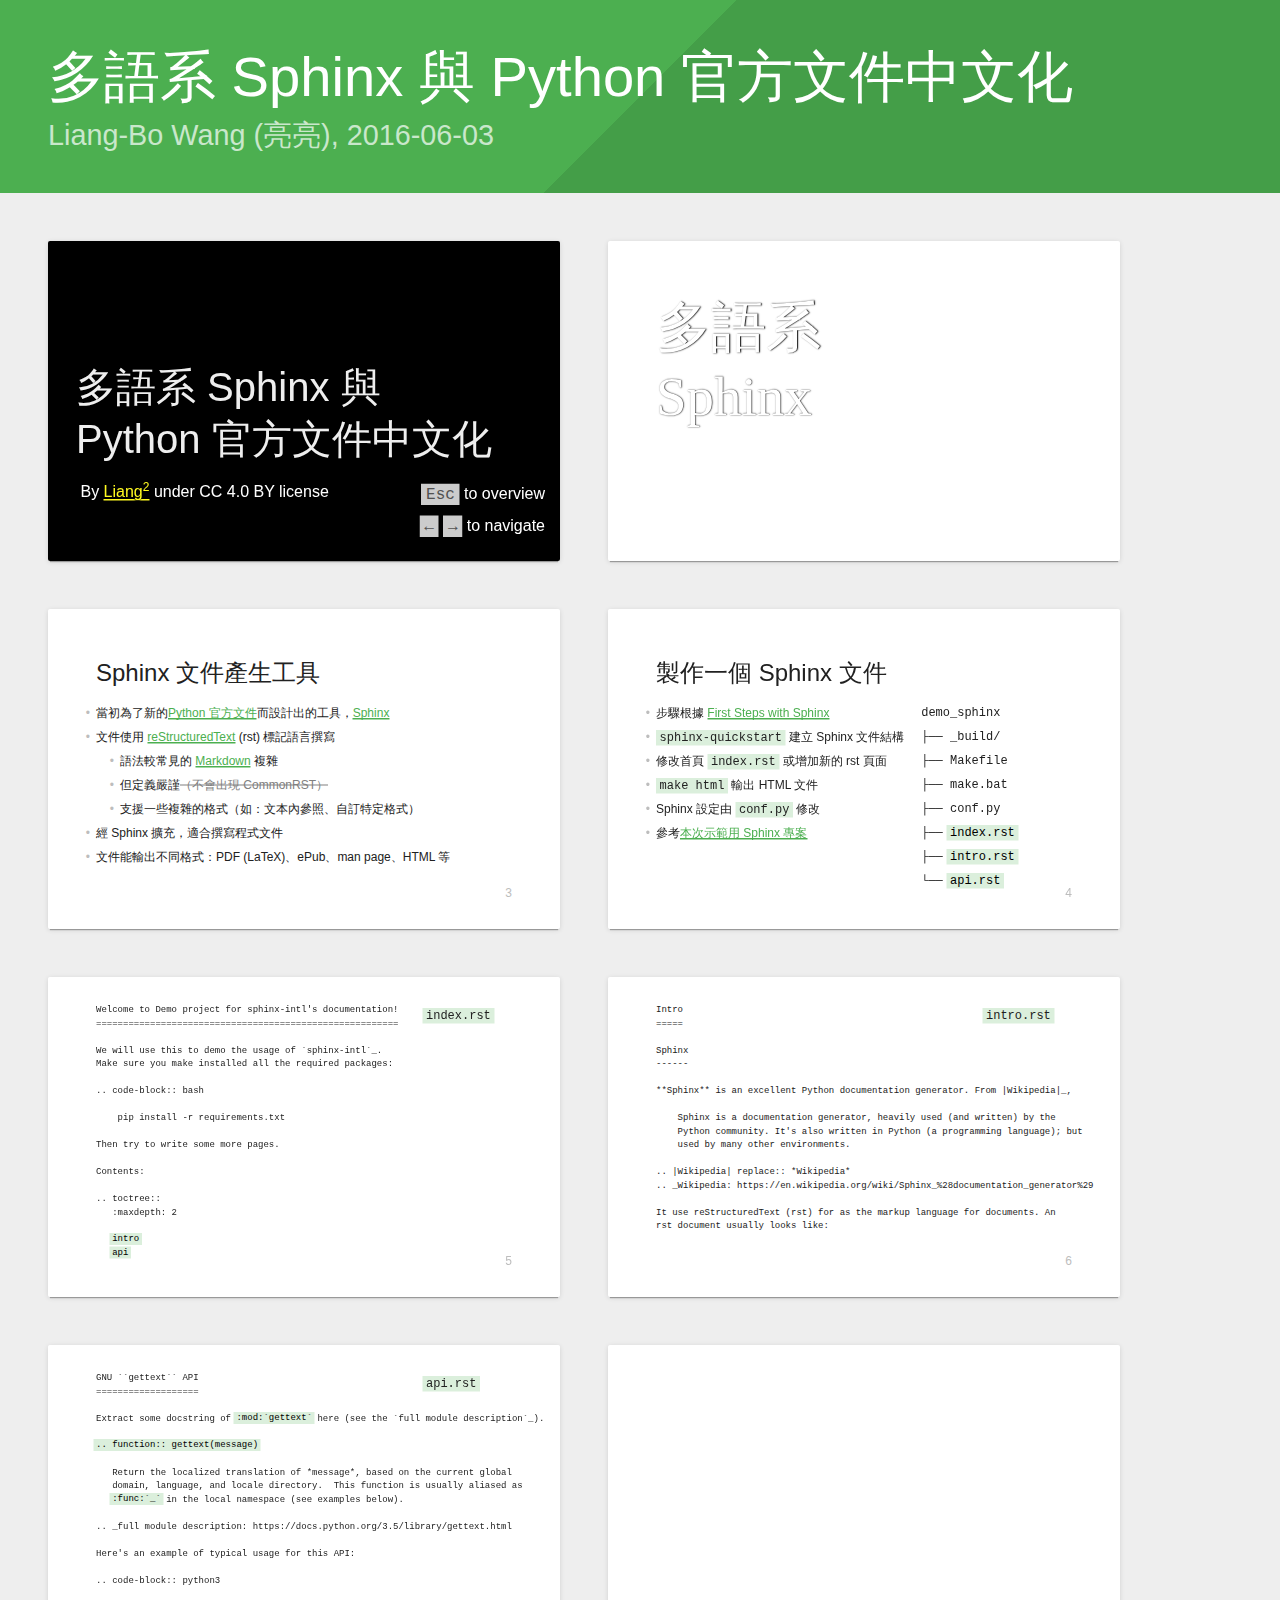
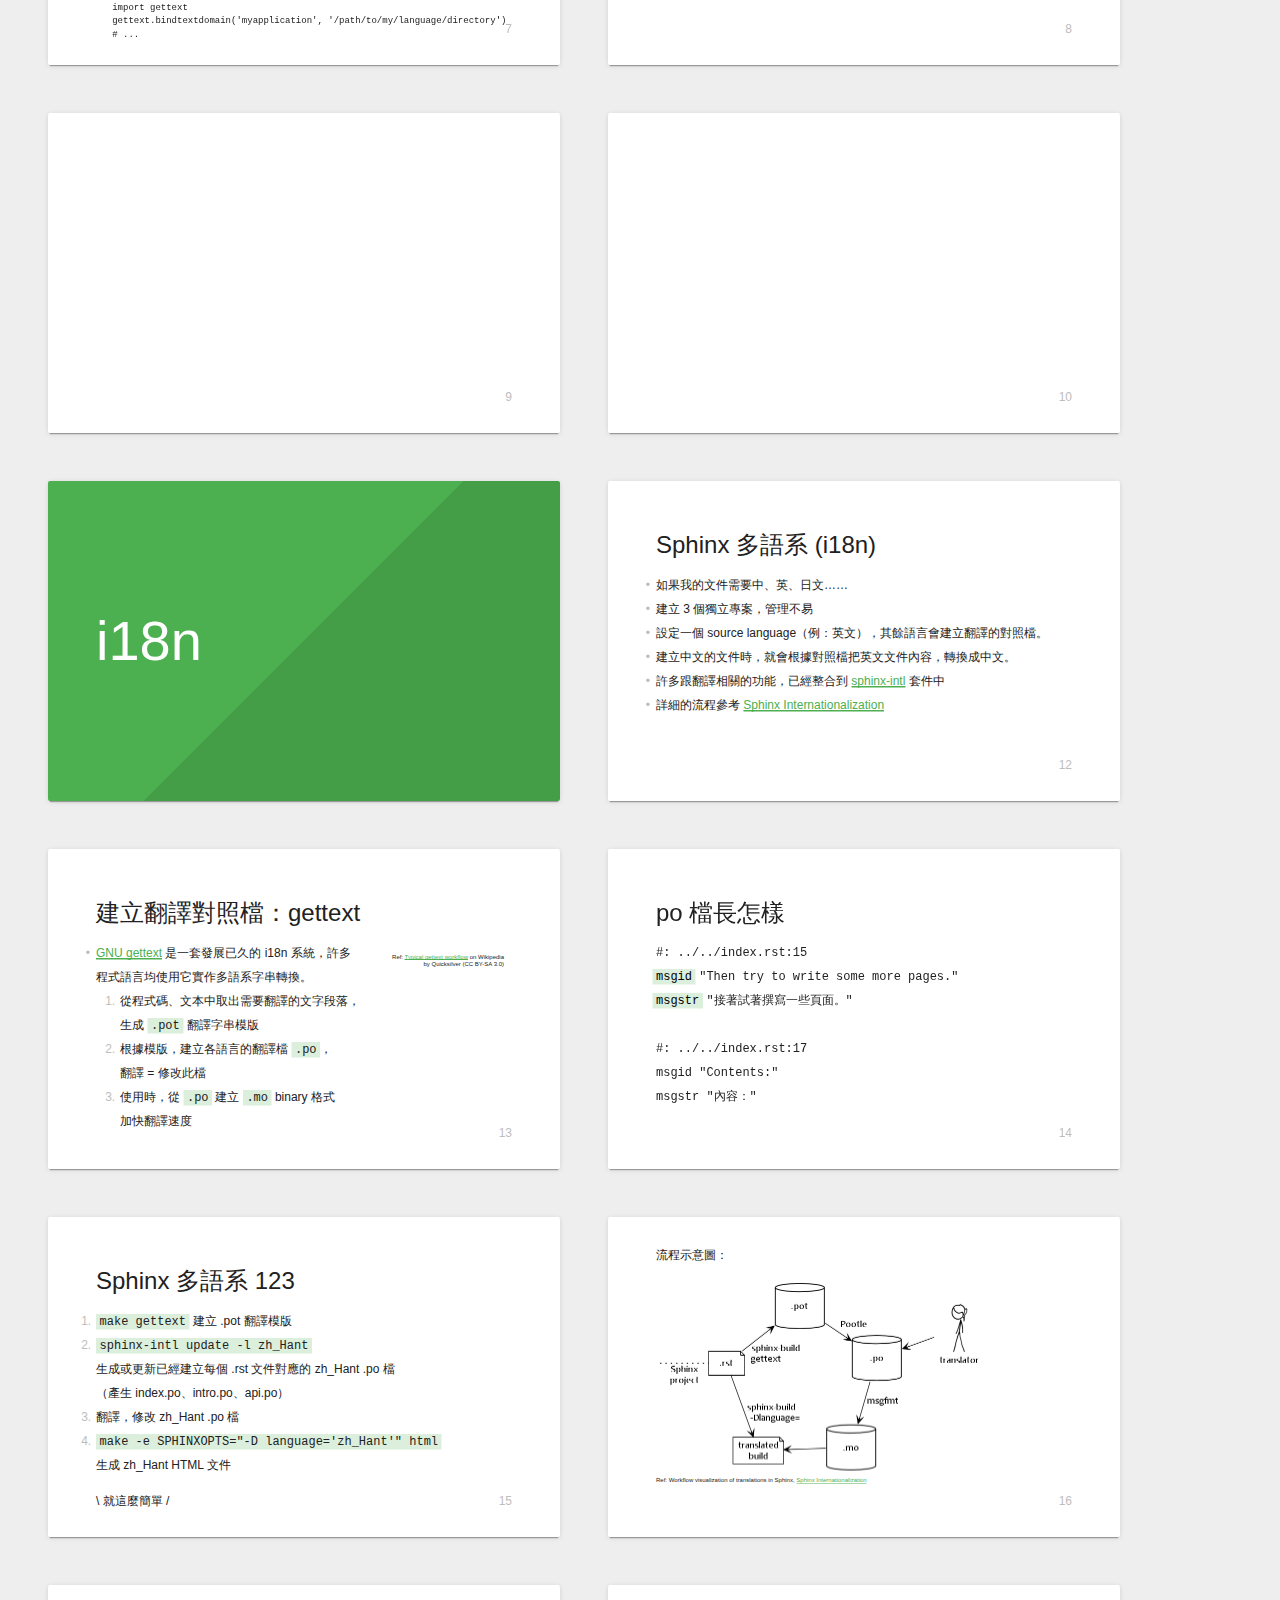
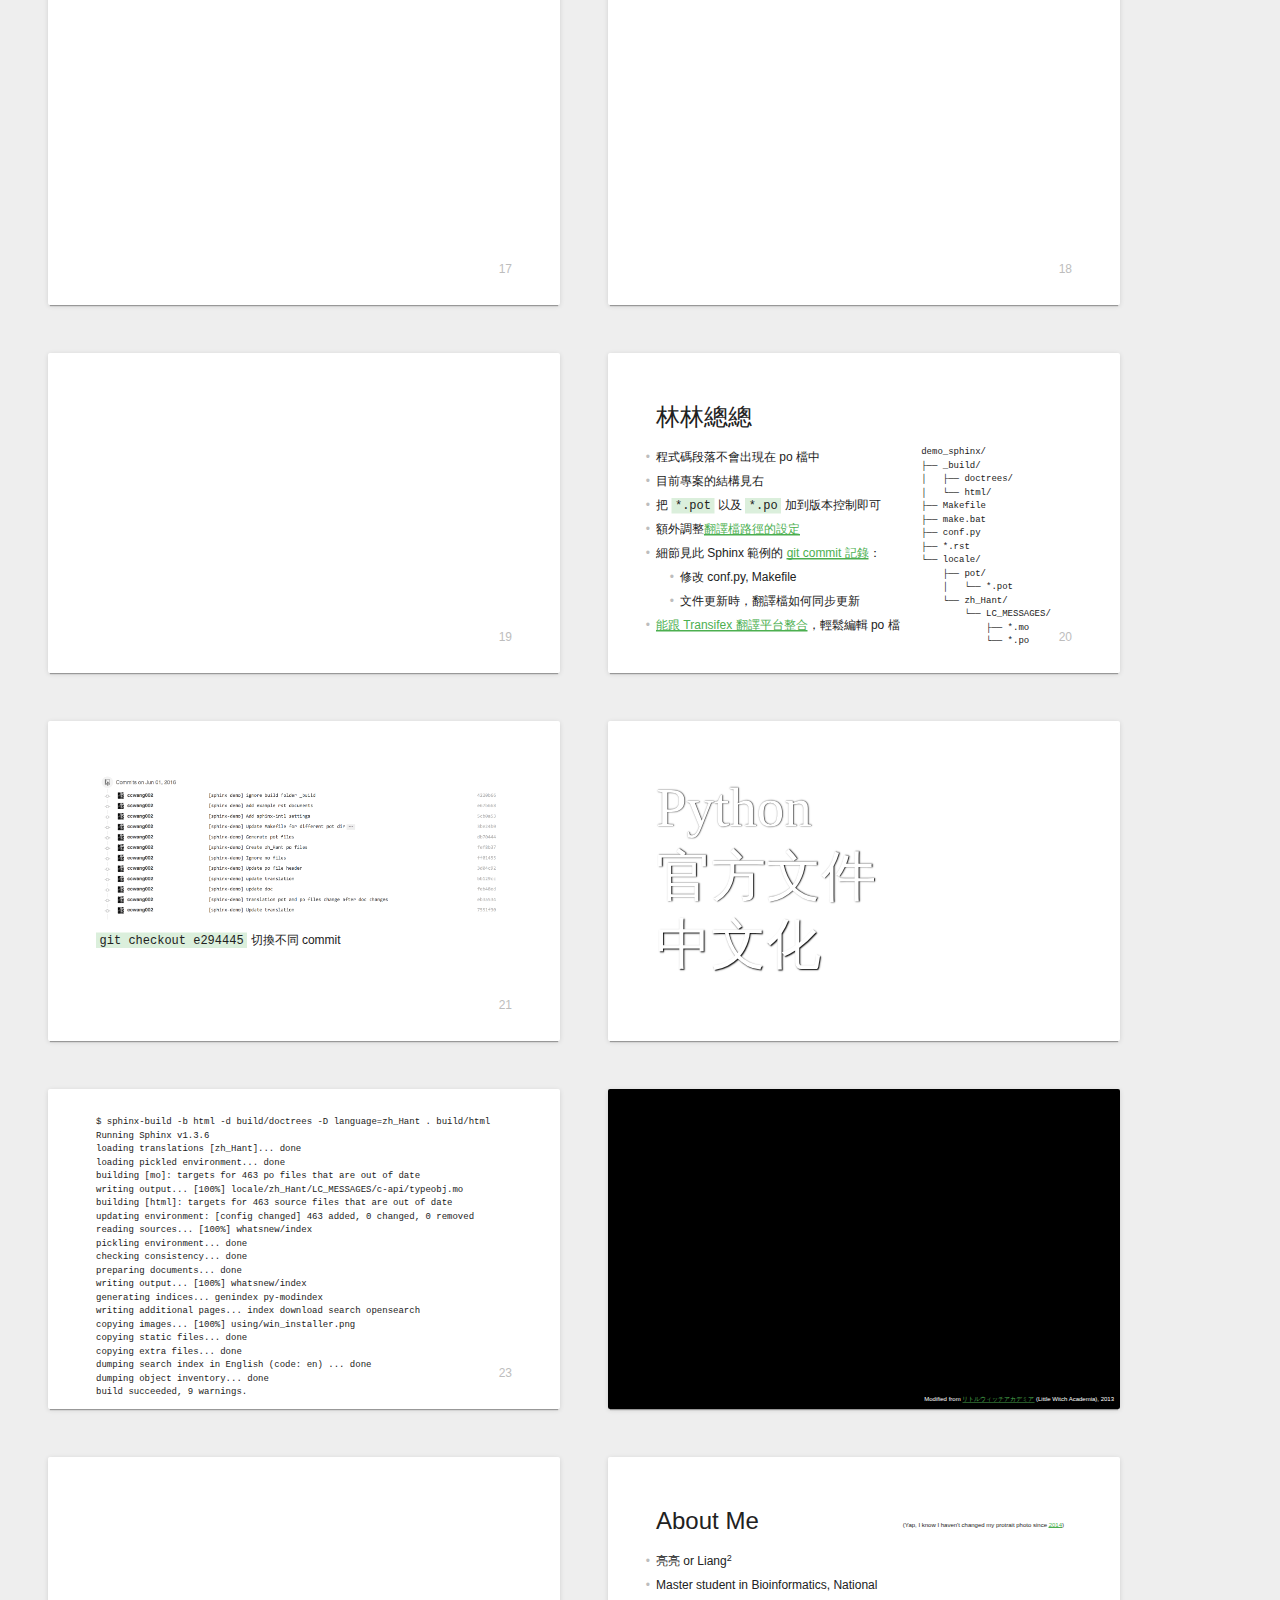
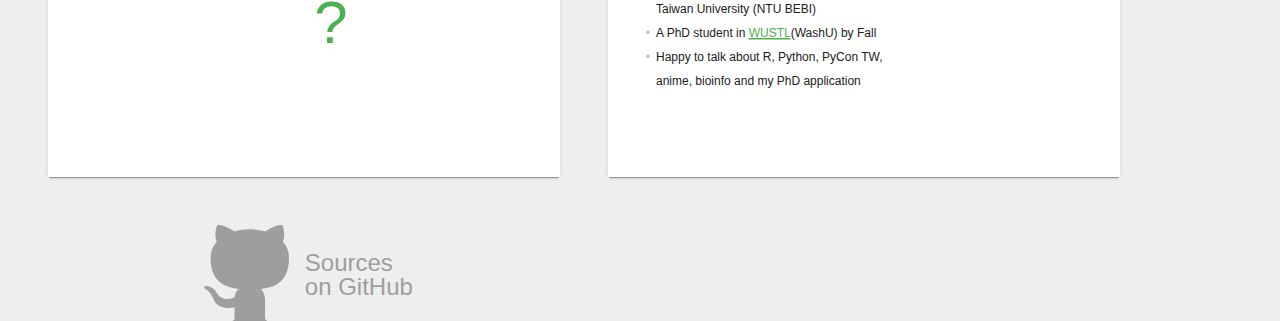
==== slides/index.html @ 38da5e16 "Update slides" ====
<!DOCTYPE html>
<html lang="en">
<head>
	<meta charset="UTF-8">
	<title>多語系 Sphinx 與 Python 官方文件中文化</title>
	<meta name="viewport" content="width=792, user-scalable=no">
	<meta http-equiv="x-ua-compatible" content="ie=edge">

	<!-- Twitter Card -->
	<!-- Ref: https://dev.twitter.com/cards/types/summary-large-image -->
	<meta name="twitter:card" content="summary_large_image">
	<meta name="twitter:site" content="@ccwang002">
	<meta name="twitter:creator" content="@ccwang002">
	<meta name="twitter:title" content="多語系 Sphinx 與 Python 官方文件中文化">
	<meta name="twitter:description" content="Python 除了以易讀、易用、易學之外，它也有非常完整的官方文件。然而，因為英文內容，初次使用它時倍感困難，於是有了中文化翻譯計畫。目前翻譯的結果可見 https://docs.python.org.tw/3/ 。本演講將分享本翻譯計畫的整體規劃，以及相關的技術細節，如：Sphinx 文件的多國語言、Transifex 翻譯協作平台整合、文件更新的工作排程等主題。">
	<meta name="twitter:image" content="https://blog.liang2.tw/2016Talk-PyDoc-TW/pics/pydoctw_frontpage.png">

	<!-- Icon -->
	<link href="pics/pycontw_logo_32.png" rel="icon" type="image/x-icon" />
	<!-- CSS Stle -->
	<link rel="stylesheet" href="lib/shower/themes/styles/screen-16x10.css">
	<link rel="stylesheet" href="lib/highlight/styles/github.css" type="text/css"/>
	<style>
		.caption p {
			font-size: 0.6em;
		}
		.slide.mid h2 {
			font-size: 110px;
			font-family: Roboto Light;
			font-weight: 300;
			color: white;
			width: 65%;
			line-height: 1.25em;
			text-shadow: 1px 1px 3px black;
		}
		.citation pre {
			text-align: left;
		}
		pre.medium {
			font-size: 0.75em;
		}
		pre.medium code {
			line-height: 1.5em;
		}
		pre.small {
			font-size: 0.5em;
		}
		pre.small code {
			line-height: 1.5em;
		}

		.sidenote {
			border: 2px dashed #9e9e9e;
			position: absolute;
			padding: 1em;
			line-height: 1.5em;
			color: #9e9e9e;
		}
		.sidenote p {
			margin-bottom: 0px;
		}
		.grey {
			color: grey;
		}
	</style>
</head>
<body class="shower list">
	<!-- Header in overview -->
	<header class="caption">
		<h1>多語系 Sphinx 與 Python 官方文件中文化</h1>
		<p><a href="http://liang2.tw">Liang-Bo Wang (亮亮)</a>, 2016-06-03</p>
	</header>

	<!-- Cover Slide -->
	<section id="cover" class="slide no-number">
		<h2 id="talk-header">多語系 Sphinx 與<br>Python 官方文件中文化</h2>
		<p id="talk-author">
			By <a href="http://liang2.tw" target="_blank">Liang<sup>2</sup></a> under CC 4.0 BY license
		</p>
		<p id="usage-instr">
			<kbd>Esc</kbd> to overview <br />
			<kbd>←</kbd> <kbd>→</kbd> to navigate
		</p>
		<img src="pics/cover.jpg" class="cover w" alt="">
		<style>
			#talk-header,
			#talk-author {
				left: 56px;
			}
			#talk-header {
				color: #EEE;
				text-align: left;
				font-size: 80px;
				line-height: 1.3em;
				text-shadow: -1px 1px 3px #000;
				bottom: 160px;
				position: absolute;

			}
			#talk-author {
				line-height: 1.2em;
				text-shadow: -1px 1px 3px #000;
				left: 65px;
				bottom: 120px;
				position: absolute;
			}
			#talk-author a {
				color: #FFFA20;
			}
			#cover p {
				margin: 10px 0 0;
				color: #FFF;
				font-size: 32px;
				opacity: 1;
			}
			#usage-instr {
				position: absolute;
				text-align: right;
				right: 30px;
				bottom: 40px;
			}
			#usage-instr kbd {
				opacity: 0.8;
				color: #666;
				background-color: white;
			}
			#cover img {
				opacity: 0.95;
			}
			#cover {
				background: black;
			}
		</style>
	</section>


	<!-- TOC

    1. Sphinx 文件結合 gettext 多語系的架構。
    2. 目前 Python 官方文件的架構。
    3. 官方文件翻譯計畫。

	-->

	<!-- Section: Sphinx -->
	<section class="slide mid no-number">
		<h2>多語系 Sphinx</h2>
		<img src="pics/mid.jpg" class="cover w" alt="">
	</section>

	<section class="slide">
		<h2>Sphinx 文件產生工具</h2>
		<ul>
			<li>當初為了新的<a href="https://docs.python.org/3/" target="_blank">Python 官方文件</a>而設計出的工具，<a href="http://www.sphinx-doc.org/en/stable/" target="_blank">Sphinx</a></li>
			<li>文件使用 <a href="https://en.wikipedia.org/wiki/ReStructuredText">reStructuredText</a> (rst) 標記語言撰寫</li>
			<ul>
				<li>語法較常見的 <a href="http://markdown.tw/">Markdown</a> 複雜</li>
				<li>但定義嚴謹<del class="grey">（不會出現 CommonRST）</del></li>
				<li>支援一些複雜的格式（如：文本內參照、自訂特定格式）</li>
			</ul>
			<li>經 Sphinx 擴充，適合撰寫程式文件</li>
			<li>文件能輸出不同格式：PDF (LaTeX)、ePub、man page、HTML 等</li>
		</ul>
	</section>

	<section class="slide twocol l65">
		<h2>製作一個 Sphinx 文件</h2>
		<div class="left">
		<ul>
			<li>步驟根據 <a href="http://www.sphinx-doc.org/en/stable/tutorial.html">First Steps with Sphinx</a></li>
			<li><code>sphinx-quickstart</code> 建立 Sphinx 文件結構</li>
			<li>修改首頁 <code>index.rst</code> 或增加新的 rst 頁面</li>
			<li><code>make html</code> 輸出 HTML 文件</li>
			<li>Sphinx 設定由 <code>conf.py</code> 修改</li>
			<li>參考<a href="https://github.com/ccwang002/2016Talk-PyDoc-TW/tree/master/code">本次示範用 Sphinx 專案</a></li>
		</ul>
		</div>
		<div class="right">
		<pre class="language-text"><code>demo_sphinx
├── _build/
├── Makefile
├── make.bat
├── conf.py
├── <mark>index.rst</mark>
├── <mark>intro.rst</mark>
└── <mark>api.rst</mark></code></pre>
		</div>
	</section>

	<section class="slide tighter twocol l80">
		<div class="left">
			<pre class="language-rst medium">
				<code>Welcome to Demo project for sphinx-intl's documentation!
========================================================

We will use this to demo the usage of `sphinx-intl`_.
Make sure you make installed all the required packages:

.. code-block:: bash

    pip install -r requirements.txt

Then try to write some more pages.

Contents:

.. toctree::
   :maxdepth: 2

   <mark>intro</mark>
   <mark>api</mark></code>
			</pre>
		</div>
		<div class="right">
			<p><code>index.rst</code></p>
		</div>
	</section>

	<section class="slide tighter twocol l80">
		<div class="left">
			<pre class="language-rst medium">
				<code>Intro
=====

Sphinx
------

**Sphinx** is an excellent Python documentation generator. From |Wikipedia|_,

    Sphinx is a documentation generator, heavily used (and written) by the
    Python community. It's also written in Python (a programming language); but
    used by many other environments.

.. |Wikipedia| replace:: *Wikipedia*
.. _Wikipedia: https://en.wikipedia.org/wiki/Sphinx_%28documentation_generator%29

It use reStructuredText (rst) for as the markup language for documents. An
rst document usually looks like:</code>
			</pre>
		</div>
		<div class="right">
			<p><code>intro.rst</code></p>
		</div>
	</section>

	<section class="slide tighter twocol l80">
		<div class="left">
			<pre class="language-rst medium">
				<code>GNU ``gettext`` API
===================

Extract some docstring of <mark>:mod:`gettext`</mark> here (see the `full module description`_).

<mark>.. function:: gettext(message)</mark>

   Return the localized translation of *message*, based on the current global
   domain, language, and locale directory.  This function is usually aliased as
   <mark>:func:`_`</mark> in the local namespace (see examples below).

.. _full module description: https://docs.python.org/3.5/library/gettext.html

Here's an example of typical usage for this API:

.. code-block:: python3

   import gettext
   gettext.bindtextdomain('myapplication', '/path/to/my/language/directory')
   # ...
</code>
			</pre>
		</div>
		<div class="right">
			<p><code>api.rst</code></p>
		</div>
	</section>

	<section class="slide tighter">
		<img class="fill w" src="pics/sphinx_demo/en_frontpage.png" alt="">
	</section>

	<section class="slide tighter">
		<img class="fill w" src="pics/sphinx_demo/en_intro.png" alt="">
	</section>

	<section class="slide tighter">
		<img class="fill w" src="pics/sphinx_demo/en_api.png" alt="">
	</section>

	<!-- Sphinx i18n -->
	<section class="slide">
		<h2 class="shout">i18n</h2>
	</section>

	<section class="slide">
		<h2>Sphinx 多語系 (i18n)</h2>
		<ul>
			<li>如果我的文件需要中、英、日文……</li>
			<li>建立 3 個獨立專案，管理不易</li>
			<li>設定一個 source language（例：英文），其餘語言會建立翻譯的對照檔。</li>
			<li>建立中文的文件時，就會根據對照檔把英文文件內容，轉換成中文。</li>
			<li>許多跟翻譯相關的功能，已經整合到 <a href="https://github.com/sphinx-doc/sphinx-intl" target="_blank">sphinx-intl</a> 套件中</li>
			<li>詳細的流程參考 <a href="http://www.sphinx-doc.org/en/stable/intl.html" target="_blank">Sphinx Internationalization</a></li>
		</ul>
	</section>

	<section class="slide twocol l65">
		<h2>建立翻譯對照檔：gettext</h2>
		<div class="left">
			<ul>
				<li><a href="https://en.wikipedia.org/wiki/Gettext">GNU gettext</a> 是一套發展已久的 i18n 系統，許多程式語言均使用它實作多語系字串轉換。</li>
				<ol>
					<li>從程式碼、文本中取出需要翻譯的文字段落，生成 <code>.pot</code> 翻譯字串模版</li>
					<li>根據模版，建立各語言的翻譯檔 <code>.po</code>，<br>翻譯 = 修改此檔</li>
					<li>使用時，從 <code>.po</code> 建立 <code>.mo</code> binary 格式<br>加快翻譯速度</li>
				</ol>
			</ul>
		</div>
		<div class="right">
			<div class="citation">
				<img class="fill w" src="pics/gettext_workflow_diagram.svg" alt="">
				<p>Ref: <a href="https://commons.wikimedia.org/wiki/File:Gettext.svg">Typical gettext workflow</a> on Wikipedia<br>by Quicksilver (CC BY-SA 3.0)</p>
			</div>
		</div>
	</section>

	<section class="slide">
		<h2>po 檔長怎樣</h2>
<pre class="language-text"><code>#: ../../index.rst:15
<mark>msgid</mark> "Then try to write some more pages."
<mark>msgstr</mark> "接著試著撰寫一些頁面。"

#: ../../index.rst:17
msgid "Contents:"
msgstr "內容："</code></pre>
	</section>

	<section class="slide">
		<h2>Sphinx 多語系 123</h2>
		<ol>
			<li><code>make gettext</code> 建立 .pot 翻譯模版</li>
			<li><code>sphinx-intl update -l zh_Hant</code><br>生成或更新已經建立每個 .rst 文件對應的 zh_Hant .po 檔<br>（產生 index.po、intro.po、api.po）</li>
			<li>翻譯，修改 zh_Hant .po 檔</li>
			<li><code>make -e SPHINXOPTS="-D language='zh_Hant'" html</code><br>生成 zh_Hant HTML 文件</li>
		</ol>
		<p>\ 就這麼簡單 /</p>
	</section>

	<section class="slide tighter">
		<p>流程示意圖：</p>
		<div class="citation left">
			<img src="pics/sphinx_translation_diagram.png" alt="">
			<p>Ref: Workflow visualization of translations in Sphinx, <a href="http://www.sphinx-doc.org/en/stable/intl.html" target="_blank">Sphinx Internationalization</a></p>
		</div>
	</section>

	<section class="slide tighter">
		<img class="fill w" src="pics/sphinx_demo/zh_frontpage.png" alt="">
	</section>

	<section class="slide tighter">
		<img class="fill w" src="pics/sphinx_demo/zh_intro.png" alt="">
	</section>

	<section class="slide tighter">
		<img class="fill w" src="pics/sphinx_demo/zh_api.png" alt="">
	</section>

	<section class="slide twocol l65">
		<h2>林林總總</h2>
		<div class="left">
			<ul>
				<li>程式碼段落不會出現在 po 檔中</li>
				<li>目前專案的結構見右</li>
				<li>把 <code>*.pot</code> 以及 <code>*.po</code> 加到版本控制即可</li>
				<li>額外調整<a href="https://github.com/ccwang002/2016Talk-PyDoc-TW/commit/3be24b07eba0ec84587d74512d296dbe81e3e91f">翻譯檔路徑的設定</a></li>
				<li>細節見此 Sphinx 範例的 <a href="https://github.com/ccwang002/2016Talk-PyDoc-TW/compare/e294445...7551f30">git commit 記錄</a>：</li>
					<ul>
						<li>修改 conf.py, Makefile</li>
						<li>文件更新時，翻譯檔如何同步更新</li>
					</ul>
				<li><a href="http://www.sphinx-doc.org/en/stable/intl.html#using-transifex-service-for-team-translation">能跟 Transifex 翻譯平台整合</a>，輕鬆編輯 po 檔</li>
		</div>
		<div class="right">
			<pre class="language-text medium"><code>demo_sphinx/
├── _build/
│   ├── doctrees/
│   └── html/
├── Makefile
├── make.bat
├── conf.py
├── *.rst
└── locale/
    ├── pot/
    │   └── *.pot
    └── zh_Hant/
        └── LC_MESSAGES/
            ├── *.mo
            └── *.po</code></pre>
		</div>
	</section>

	<section class="slide">
		<img class="fill w" src="pics/sphinx_demo/git_history.png" alt="">
		<p><code>git checkout e294445</code> 切換不同 commit</p>
	</section>


	<!-- Section: PyDoc -->
	<!--
	$ sphinx-intl build -l zh_Hant
	$ make -e SPHINXOPTS="-D language='zh_Hant'" html
	-->
	<section class="slide mid no-number">
		<h2>Python <br>官方文件中文化</h2>
		<img src="pics/mid.jpg" class="cover w" alt="">
	</section>

	<section class="slide tighter">
	<pre class="language-bash medium"><code>$ sphinx-build -b html -d build/doctrees -D language=zh_Hant . build/html
Running Sphinx v1.3.6
loading translations [zh_Hant]... done
loading pickled environment... done
building [mo]: targets for 463 po files that are out of date
writing output... [100%] locale/zh_Hant/LC_MESSAGES/c-api/typeobj.mo
building [html]: targets for 463 source files that are out of date
updating environment: [config changed] 463 added, 0 changed, 0 removed
reading sources... [100%] whatsnew/index
pickling environment... done
checking consistency... done
preparing documents... done
writing output... [100%] whatsnew/index
generating indices... genindex py-modindex
writing additional pages... index download search opensearch
copying images... [100%] using/win_installer.png
copying static files... done
copying extra files... done
dumping search index in English (code: en) ... done
dumping object inventory... done
build succeeded, 9 warnings.</code></pre>
	</section>

	<!--
	從大方向說

	result
	translation editing
	live update
	daily update
	implementation
		Django
		Django-Q
		blog post
	detail
		sphinx translation itself
		zh_TW or zh_Hant
		Jinja2 template autobuildi18n=1
		fix jQuery bug
	-->


	<!-- Section: Translation -->
	<!--
		timeline
		people
		money
			1K+		server maintenance
			10K+	regular translation meetup
			100K+	outsource translation
	-->
	<section class="slide black" id="running-into-hole">
		<div class="citation">
			<video loop autoplay class="cover w">
				<source src="pics/running_to_hole.mp4" type="video/mp4">
				Your browser doesn't support HTML5 video in WebM with VP8
				or MP4 with H.264. You can still download the
				<a href="pics/running_to_hole.mp4">screencast</a> and view it locally.
			</video>
			<p>Modified from <a href="http://littlewitchacademia.jp/">リトルウィッチアカデミア</a> (Little Witch Academia), 2013</p>
		</div>
		<style>
			#running-into-hole .citation > p {
				position: absolute;
				bottom: 1em;
				right: 1em;
				color: white;
			}
		</style>
	</section>

	<!-- End Slide -->
	<section id='end' class='slide no-number'>
		<h2>?</h2>
		<img src="pics/end.jpg" class="cover w" alt="">
		<style>
			#end h2 {
				position: absolute;
				left: 52%;
				top: 42%;
				color: #4CAF50;
				text-align: right;
				text-shadow: none;
				font-size: 120px;
			}
		</style>
	</section>

	<!-- Section: About me and my future school WUSTL -->
	<section id="about-me" class="slide no-number twocol l60">
		<div class="left">
			<h2>About Me</h2>
			<ul>
				<li>亮亮 or Liang<sup>2</sup></li>
				<li>Master student in Bioinformatics, National Taiwan University (NTU BEBI)</li>
				<li>A PhD student in <a href="http://dbbs.wustl.edu/divprograms/compbio/Pages/default.aspx" target="_blank">WUSTL</a>(WashU) by Fall</li>
				<li>Happy to talk about R, Python, PyCon TW, anime, bioinfo and my PhD application</li>
			</ul>
		</div>
		<div class="right">
			<div class="citation">
			<img class="fill w" src="pics/me.jpg" alt="">
			<p>(Yap, I know I haven't changed my protrait photo since <a href="https://blog.liang2.tw/2014-pyR-stat/" target="_blank">2014</a>)</p>
			</div>
		</div>
	</section>

	<!-- END OF SLIDE CONTENT -->
	<p class="badge">
		<a href="https://github.com/ccwang002/2016Talk-PyDoc-TW/" target="_blank">Sources on GitHub</a>
	</p>
	<!--
	To hide progress bar from entire presentation
	just remove “progress” element.
	-->
	<div class="progress"></div>

	<!-- Library -->
	<script src="lib/shower/shower.min.js"></script>
	<script src="lib/highlight/highlight.pack.js" type="text/javascript" charset="utf-8"></script>
	<script>
		hljs.initHighlightingOnLoad();
	</script>
	<!-- Mathjax -->
	<!-- online Mathjax CDN -->
	<!--<script src="https://cdn.mathjax.org/mathjax/latest/MathJax.js?config=TeX-AMS-MML_HTMLorMML"></script>-->
</body>
</html>
			</ul>
---- slides/lib/shower/themes/styles/screen-16x10.css ----
/**
 * Material theme for Shower HTML presentation engine
 * Modified based on shower-material v1.0.4, https://github.com/shower/material
 * @copyright 2010–2016 Vadim Makeev, http://pepelsbey.net/
 * @license MIT
 */
@charset "UTF-8";@font-face{font-family:Roboto;src:url(../fonts/roboto-regular.woff) format("woff")}@font-face{font-weight:700;font-family:Roboto;src:url(../fonts/roboto-bold.woff) format("woff")}@font-face{font-style:italic;font-family:Roboto;src:url(../fonts/roboto-italic.woff) format("woff")}@font-face{font-style:italic;font-weight:700;font-family:Roboto;src:url(../fonts/roboto-bold-italic.woff) format("woff")}@font-face{font-family:Roboto Light;src:url(../fonts/roboto-light.woff) format("woff")}@font-face{font-family:Roboto Mono;src:url(../fonts/roboto-mono-regular.woff) format("woff")}*,::after,::before{box-sizing:border-box}a,abbr,acronym,address,applet,article,aside,audio,b,big,blockquote,body,canvas,caption,center,cite,code,dd,del,details,dfn,div,dl,dt,em,embed,fieldset,figcaption,figure,footer,form,h1,h2,h3,h4,h5,h6,header,hgroup,html,i,iframe,img,ins,kbd,label,legend,li,mark,menu,nav,object,ol,output,p,pre,q,ruby,s,samp,section,small,span,strike,strong,sub,summary,sup,table,tbody,td,tfoot,th,thead,time,tr,tt,u,ul,var,video{margin:0;padding:0;border:0;font:inherit;vertical-align:baseline}article,aside,details,figcaption,figure,footer,header,hgroup,main,menu,nav,section{display:block}.shower,body{line-height:1}ol,ul{list-style:none}blockquote,q{quotes:none}blockquote::after,blockquote::before,q::after,q::before{content:none}table{border-collapse:collapse;border-spacing:0}a{text-decoration:none}@page{margin:0;size:1024px 640px}.shower{color:#212121;counter-reset:slide;font-family:Roboto,sans-serif;-webkit-print-color-adjust:exact;-webkit-text-size-adjust:none;-moz-text-size-adjust:none;-ms-text-size-adjust:none}@media print{.shower{text-rendering:geometricPrecision}}.caption{margin-top:-24px;font-size:24px;display:none;margin-bottom:1em;padding:1.02em 0 .9em 1em;width:100%;background:#4caf50 -webkit-linear-gradient(315deg,#4caf50 50%,#449e48 50%) no-repeat;background:#4caf50 linear-gradient(135deg,#4caf50 50%,#449e48 50%) no-repeat}@media (min-width:1168px){.caption{margin-top:-48px;font-size:48px}}@media (min-width:2336px){.caption{margin-top:-96px;font-size:96px}}.caption h1{padding-bottom:.28em;color:#fff;font:1.17em/1 Roboto Light,sans-serif}.caption p{color:#c9e7cb;line-height:1;font-size:.58em}.caption a{color:inherit}.slide{position:relative;z-index:1;overflow:hidden;padding:104px 112px 0 96px;width:1024px;height:640px;background:#fff;line-height:2;font-size:24px}.slide::after{position:absolute;bottom:48px;color:#bdbdbd;counter-increment:slide;content:counter(slide);left:auto;right:96px}.slide h2{margin-bottom:32px;color:#212121;font:48px/1 Roboto Light,sans-serif}.slide p{margin-bottom:1em}.slide p.note,.slide pre.comment{color:#9e9e9e}.slide a{background:-webkit-linear-gradient(bottom,currentColor .09em,transparent .09em) repeat-x;background:linear-gradient(to top,currentColor .09em,transparent .09em) repeat-x;color:#4caf50}.slide b,.slide strong{font-weight:700}.slide blockquote,.slide dfn,.slide em,.slide i{font-style:italic}.slide code,.slide kbd,.slide mark,.slide samp{padding:.1em .3em;background:#dbefdc}.slide code,.slide kbd,.slide samp{line-height:1;font-family:Roboto Mono,monospace,monospace}.slide sub,.slide sup{position:relative;line-height:0;font-size:75%}.slide sub{bottom:-.25em}.slide sup{top:-.5em}.slide blockquote::before{position:absolute;margin:-.04em 0 0 -.4em;color:#bdbdbd;line-height:1;font-style:normal;font-size:7em;content:'\201D'}.slide blockquote+figcaption{margin:-1em 0 1em;font-style:italic;font-weight:700}.slide ol,.slide ul{margin-bottom:1em;counter-reset:list}.slide ol li,.slide ul li{page-break-inside:avoid;text-indent:-2em}.slide ol li::before,.slide ul li::before{display:inline-block;width:2em;color:#bdbdbd;text-align:right}.slide ol ol,.slide ol ul,.slide ul ol,.slide ul ul{margin-bottom:0;margin-left:2em}.slide ul>li::before{padding-right:.5em;content:'•'}.slide ul>li:lang(ru)::before{content:'—'}.slide ol>li::before{padding-right:.4em;counter-increment:list;content:counter(list) "."}.slide table{margin-left:-96px;margin-bottom:1em;width:calc(100% + 96px + 112px)}.slide table td:first-child,.slide table th:first-child{padding-left:96px}.slide table td:last-child,.slide table th:last-child{padding-right:96px}.slide table th{text-align:left;font-weight:700}.slide table tr:not(:last-of-type)>*{background:-webkit-linear-gradient(bottom,#bdbdbd .055em,transparent .055em) repeat-x;background:linear-gradient(to top,#bdbdbd .055em,transparent .055em) repeat-x}.slide table.striped tr:nth-child(even){background:#edf7ee}.slide table.striped tr>*{background-image:none}.slide pre{margin-bottom:1em;counter-reset:code;white-space:normal}.slide pre code{display:block;margin-left:-96px;padding:0 0 0 96px;width:calc(100% + 96px + 112px);background:0 0;line-height:2;white-space:pre;-moz-tab-size:4;-o-tab-size:4;tab-size:4}.slide pre code:not(:only-child).mark{background:#edf7ee}.slide pre code:not(:only-child)::before{position:absolute;margin-left:-2em;color:#bdbdbd;counter-increment:code;content:counter(code,decimal-leading-zero) "."}.slide pre mark{position:relative;z-index:-1;margin:0 -.3em}.slide pre mark.important{background:#4caf50;color:#fff}.slide footer{position:absolute;right:0;bottom:-640px;left:0;z-index:1;display:none;padding:2em 112px 1em 96px;background:#edf7ee;-webkit-transition:bottom .3s;transition:bottom .3s}.slide:hover>footer{bottom:0}.slide.grid{background-image:url(../images/grid.png);-ms-interpolation-mode:nearest-neighbor;image-rendering:-webkit-optimize-contrast;image-rendering:-moz-crisp-edges;image-rendering:pixelated}@media (-webkit-min-device-pixel-ratio:2),(min-resolution:2dppx){.slide.grid{background-image:url(../images/grid@2x.png);background-size:1024px auto}}.slide.black{background-color:#000}.slide.black::after,.slide.white::after{visibility:hidden}.slide.white{background-color:#fff}.slide .double{-webkit-columns:2;-moz-columns:2;columns:2;-webkit-column-gap:75px;-moz-column-gap:75px;column-gap:75px}.slide .shout{position:absolute;top:50%;left:0;z-index:1;padding-left:96px;width:100%;color:#fff;line-height:1.1;font-size:112px;-webkit-transform:translateY(-50%);transform:translateY(-50%)}.slide .shout a{background:-webkit-linear-gradient(bottom,currentColor .06em,transparent .06em) repeat-x;background:linear-gradient(to top,currentColor .06em,transparent .06em) repeat-x;color:inherit}.slide .shout::after{position:absolute;top:-300%;right:0;bottom:-300%;left:0;z-index:-1;background:#4caf50 -webkit-linear-gradient(315deg,#4caf50 50%,#449e48 50%) no-repeat;background:#4caf50 linear-gradient(135deg,#4caf50 50%,#449e48 50%) no-repeat;content:''}.slide .cover{position:absolute;top:50%;left:50%;z-index:-1;-webkit-transform:translate(-50%,-50%);transform:translate(-50%,-50%);max-width:100%;max-height:100%}.slide .cover.w,.slide .cover.width{width:100%;max-height:none}.slide .cover.h,.slide .cover.height{height:100%;max-width:none}.slide .cover+figcaption{position:absolute;bottom:20px;right:10px;font-size:12px;opacity:.7;-webkit-transform-origin:0 100%;transform-origin:0 100%;-webkit-transform:translateX(100%) rotate(-90deg);transform:translateX(100%) rotate(-90deg)}.slide .cover+figcaption.white{color:#fff}.slide .cover+figcaption a{color:currentcolor}.slide .place{position:absolute;top:50%;left:50%;-webkit-transform:translate(-50%,-50%);transform:translate(-50%,-50%)}.slide .place.b.l,.slide .place.b.r,.slide .place.bottom.left,.slide .place.bottom.right,.slide .place.t.l,.slide .place.t.r,.slide .place.top.left,.slide .place.top.right{-webkit-transform:none;transform:none}.slide .place.b,.slide .place.bottom,.slide .place.t,.slide .place.top{-webkit-transform:translate(-50%,0);transform:translate(-50%,0)}.slide .place.l,.slide .place.left,.slide .place.r,.slide .place.right{-webkit-transform:translate(0,-50%);transform:translate(0,-50%)}.slide .place.t,.slide .place.t.r,.slide .place.top,.slide .place.top.left,.slide .place.top.right{top:0}.slide .place.r,.slide .place.right{right:0;left:auto}.slide .place.b,.slide .place.b.l,.slide .place.b.r,.slide .place.bottom,.slide .place.bottom.left,.slide .place.bottom.right{top:auto;bottom:0}.slide .place.l,.slide .place.left{left:0}.progress{position:absolute;bottom:0;left:0;z-index:1;display:none;height:8px;background:#4caf50;-webkit-transition:width .2s linear;transition:width .2s linear;clip:rect(0 1024px 8px 0);box-shadow:512px 0 0 512px #bdbdbd}.badge{font-size:12px;width:100%}@media (min-width:1168px){.badge{font-size:24px}}@media (min-width:2336px){.badge{font-size:48px}}.badge a{display:block;margin-left:8.5em;padding:1.1em 0 0 4.2em;width:9em;height:4em;background:url("data:image/svg+xml;charset=utf8,%3Csvg fill='%239e9e9e' xmlns='http://www.w3.org/2000/svg' viewBox='0 0 20.597 23.153'%3E%3Cpath d='M6.823 23.15c.45-.07.574-.398.574-.715v-2.6c-4.2.9-5.1-2-5.1-2-.7-1.7-1.7-2.2-1.7-2.2-1.4-.9.1-.9.1-.9 1.5.1 2.3 1.5 2.3 1.5 1.3 2.3 3.5 1.6 4.4 1.2.1-1 .5-1.6 1-2-3.3-.4-6.8-1.7-6.8-7.4 0-1.6.6-3 1.5-4-.2-.4-.7-1.9.1-4 0 0 1.3-.4 4.1 1.5 1.2-.3 2.5-.5 3.8-.5s2.6.2 3.8.5c2.9-1.9 4.1-1.5 4.1-1.5.8 2.1.3 3.6.1 4 1 1 1.5 2.4 1.5 4 0 5.8-3.5 7-6.8 7.4.5.5 1 1.4 1 2.8v4.1c0 .29.16.695.515.818l-8.49-.002z'/%3E%3C/svg%3E") no-repeat;color:#9e9e9e}.region{display:none}.slide.no-number::after{content:""}img.fill.w{width:100%}img.fill.h{height:100%}.citation{text-align:right;line-height:1em}.citation p{font-size:.5em;line-height:1.25em;margin:0}.citation p+p{margin-top:.5em}.citation pre,.citation.left{text-align:left}.slide.tighter{padding-top:52px}.slide.twocol>.left,.slide.twocol>.right{width:50%;float:left}.slide.twocol.l20>.left{width:20%}.slide.twocol.l20>.right{width:80%}.slide.twocol.l25>.left{width:25%}.slide.twocol.l25>.right{width:75%}.slide.twocol.l35>.left,.slide.twocol.lr>.left{width:35%}.slide.twocol.l35>.right,.slide.twocol.lr>.right{width:65%}.slide.twocol.l40>.left{width:40%}.slide.twocol.l40>.right,.slide.twocol.l60>.left{width:60%}.slide.twocol.l60>.right{width:40%}.slide.twocol.l65>.left,.slide.twocol.ll>.left{width:65%}.slide.twocol.l65>.right,.slide.twocol.ll>.right{width:35%}.slide.twocol.l75>.left{width:75%}.slide.twocol.l75>.right{width:25%}.slide.twocol.l80>.left{width:80%}.slide.twocol.l80>.right{width:20%}@media screen{.shower.list{padding-top:24px;width:100%;display:-webkit-box;display:-ms-flexbox;display:flex;-ms-flex-wrap:wrap;flex-wrap:wrap;background:#eee;position:absolute;clip:rect(0,auto,auto,0)}}@media screen and (min-width:1168px){.shower.list{padding-top:48px}}@media screen and (min-width:2336px){.shower.list{padding-top:96px}}@media screen{.shower.list .caption{display:block}.shower.list .slide{-webkit-transform-origin:0 0;transform-origin:0 0;margin:0 -768px -456px 24px;-webkit-transform:scale(.25);transform:scale(.25);border-radius:2px;box-shadow:0 12px 4px -8px rgba(0,0,0,.2),0 12px 4px -8px rgba(0,0,0,.14),0 4px 20px 0 rgba(0,0,0,.12)}}@media screen and (min-width:1168px){.shower.list .slide{margin:0 -512px -272px 48px;-webkit-transform:scale(.5);transform:scale(.5)}}@media screen and (min-width:2336px){.shower.list .slide{margin:0 0 96px 96px;-webkit-transform:scale(1);transform:scale(1)}}@media screen{.shower.list .slide:hover{box-shadow:0 16px 20px 0 rgba(0,0,0,.2),0 4px 40px 0 rgba(0,0,0,.14),0 8px 16px -4px rgba(0,0,0,.12)}.shower.list .slide:target{box-shadow:0 32px 40px 4px rgba(0,0,0,.2),0 12px 56px 8px rgba(0,0,0,.14),0 20px 20px -12px rgba(0,0,0,.12)}}@media screen and (min-width:1168px){.shower.list .slide{border-radius:4px;box-shadow:0 6px 2px -4px rgba(0,0,0,.2),0 6px 2px -4px rgba(0,0,0,.14),0 2px 10px 0 rgba(0,0,0,.12)}.shower.list .slide:hover{box-shadow:0 8px 10px 0 rgba(0,0,0,.2),0 2px 20px 0 rgba(0,0,0,.14),0 8px 4px -2px rgba(0,0,0,.12)}.shower.list .slide:target{box-shadow:0 16px 20px 2px rgba(0,0,0,.2),0 6px 28px 4px rgba(0,0,0,.14),0 10px 10px -6px rgba(0,0,0,.12)}}@media screen and (min-width:2336px){.shower.list .slide{border-radius:8px;box-shadow:0 3px 1px -2px rgba(0,0,0,.2),0 3px 1px -2px rgba(0,0,0,.14),0 1px 5px 0 rgba(0,0,0,.12)}.shower.list .slide:hover{box-shadow:0 4px 5px 0 rgba(0,0,0,.2),0 1px 10px 0 rgba(0,0,0,.14),0 2px 4px -1px rgba(0,0,0,.12)}.shower.list .slide:target{box-shadow:0 8px 10px 1px rgba(0,0,0,.2),0 3px 14px 2px rgba(0,0,0,.14),0 5px 5px -3px rgba(0,0,0,.12)}}@media screen{.shower.list .slide *{pointer-events:none}.shower.list .badge,.shower.list .slide footer{display:block}.shower.full{position:absolute;top:50%;left:50%;overflow:hidden;margin:-320px 0 0 -512px;width:1024px;height:640px;background:#000}.shower.full .slide{position:absolute;top:0;left:0;margin-left:-150%;visibility:hidden}.shower.full .slide:target{margin:0;visibility:visible}.shower.full .slide pre code:not(:only-child).mark.next{visibility:visible;background:0 0}.shower.full .slide pre code:not(:only-child).mark.next.active{background:#edf7ee}.shower.full .slide .next{visibility:hidden}.shower.full .slide .next.active{visibility:visible}.shower.full .slide .shout::after{background-position:1024px 0;-webkit-transition:background-position .4s ease-out;transition:background-position .4s ease-out}.shower.full .slide:target .shout::after{background-position:0 0}.shower.full .progress{display:block}.shower.full .region{position:absolute;clip:rect(0 0 0 0);overflow:hidden;margin:-1px;padding:0;width:1px;height:1px;border:none;display:block}}
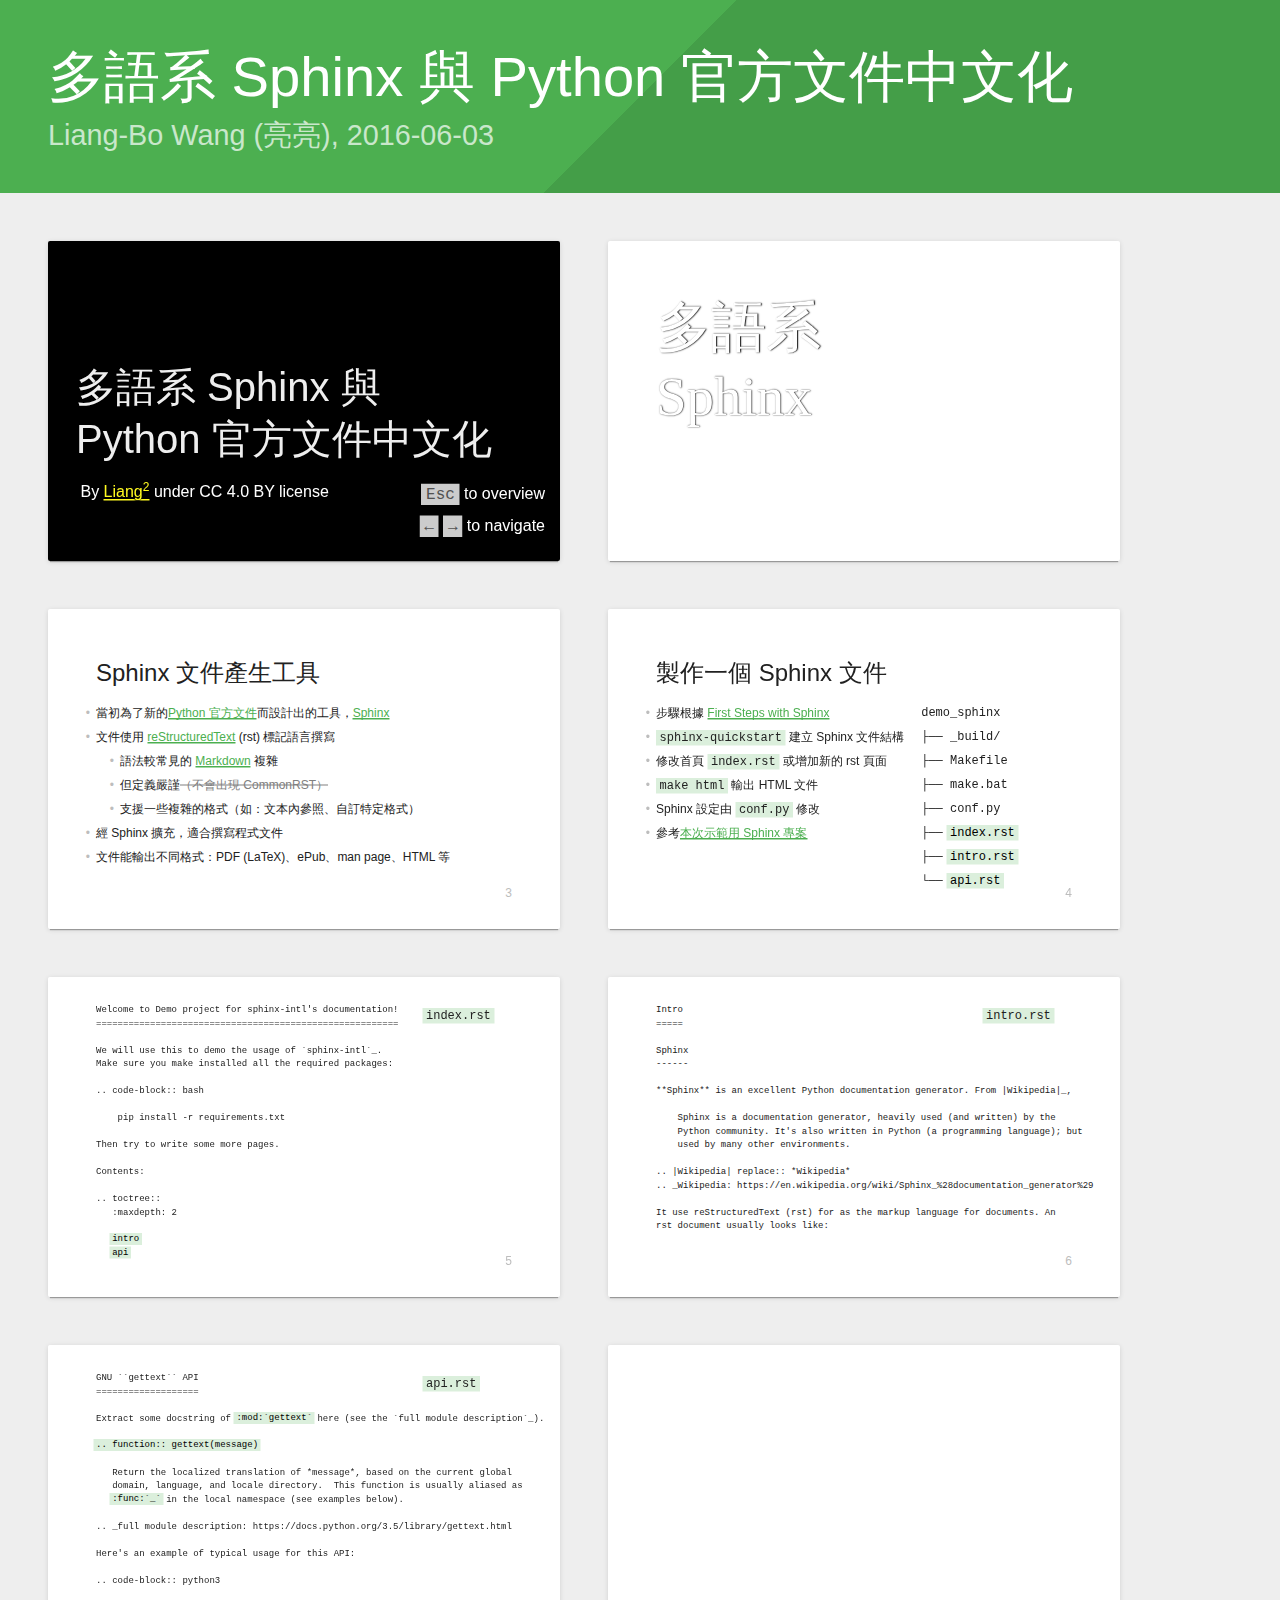
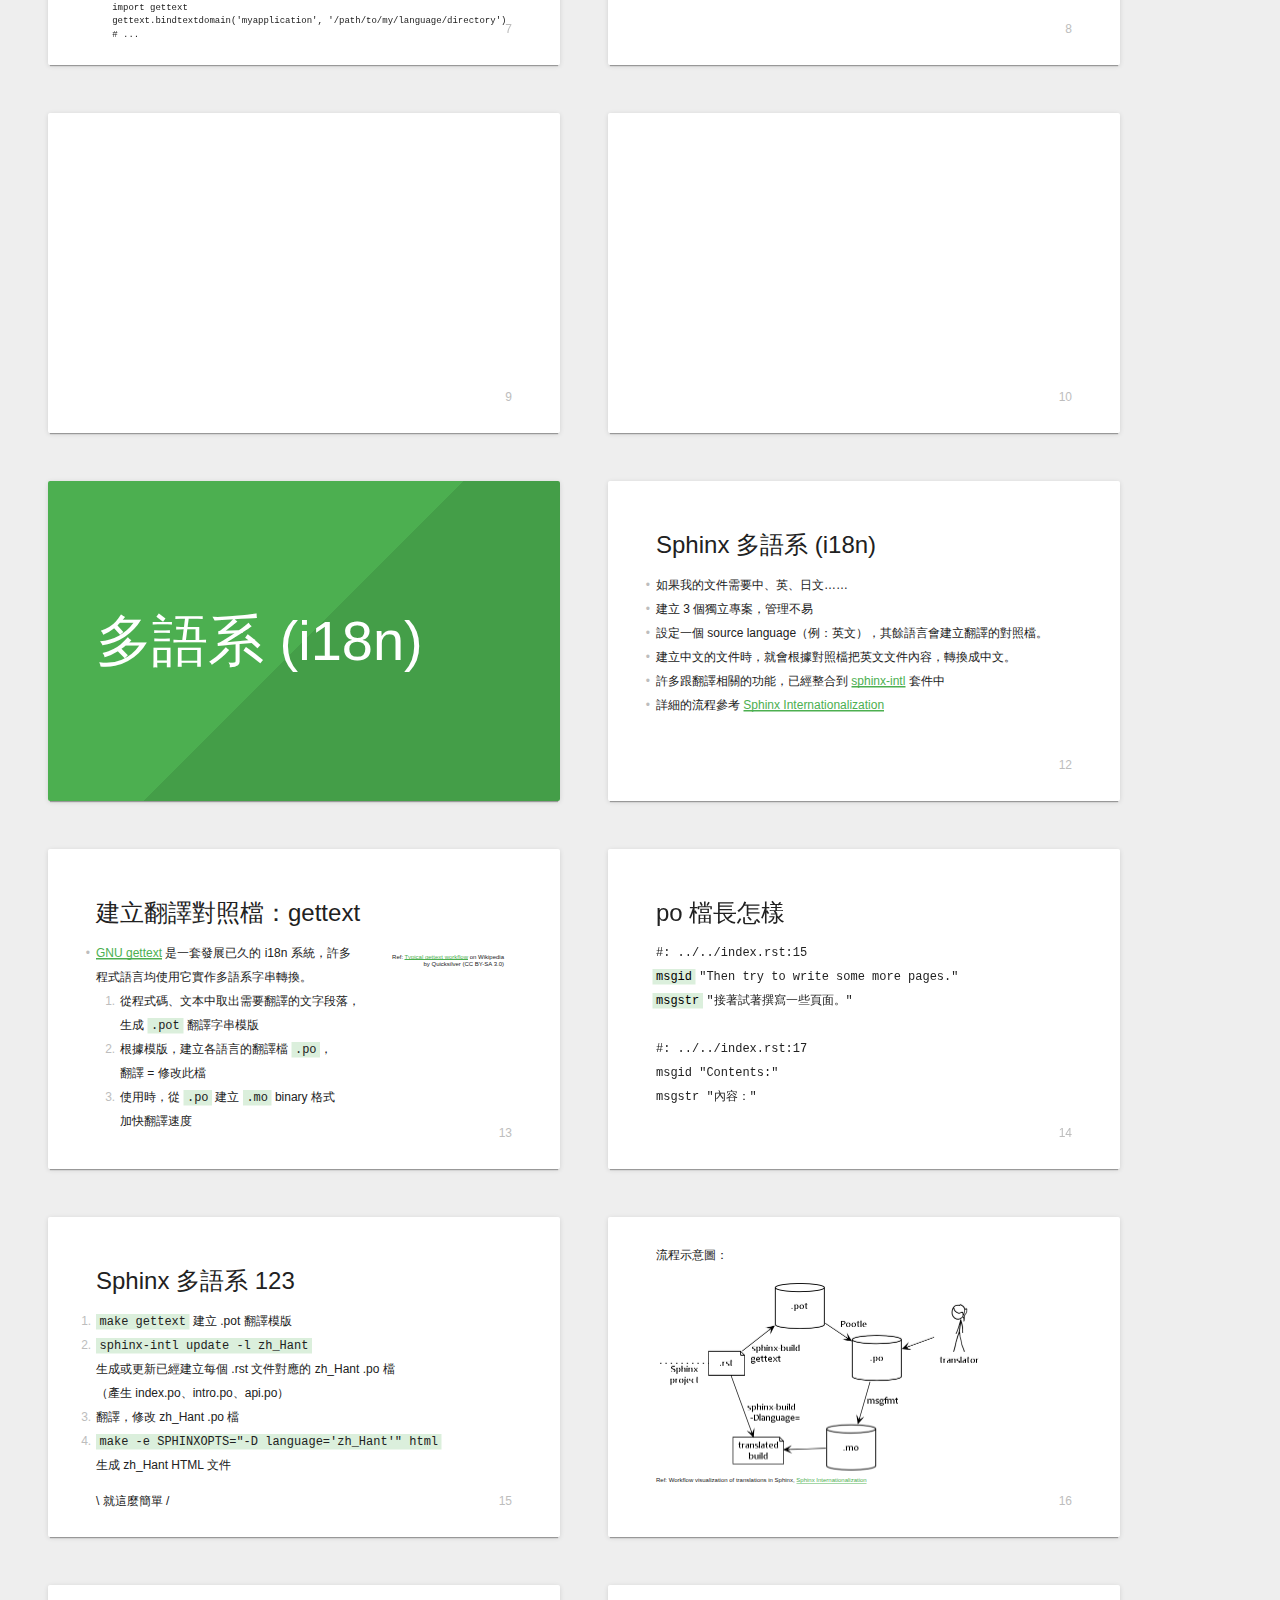
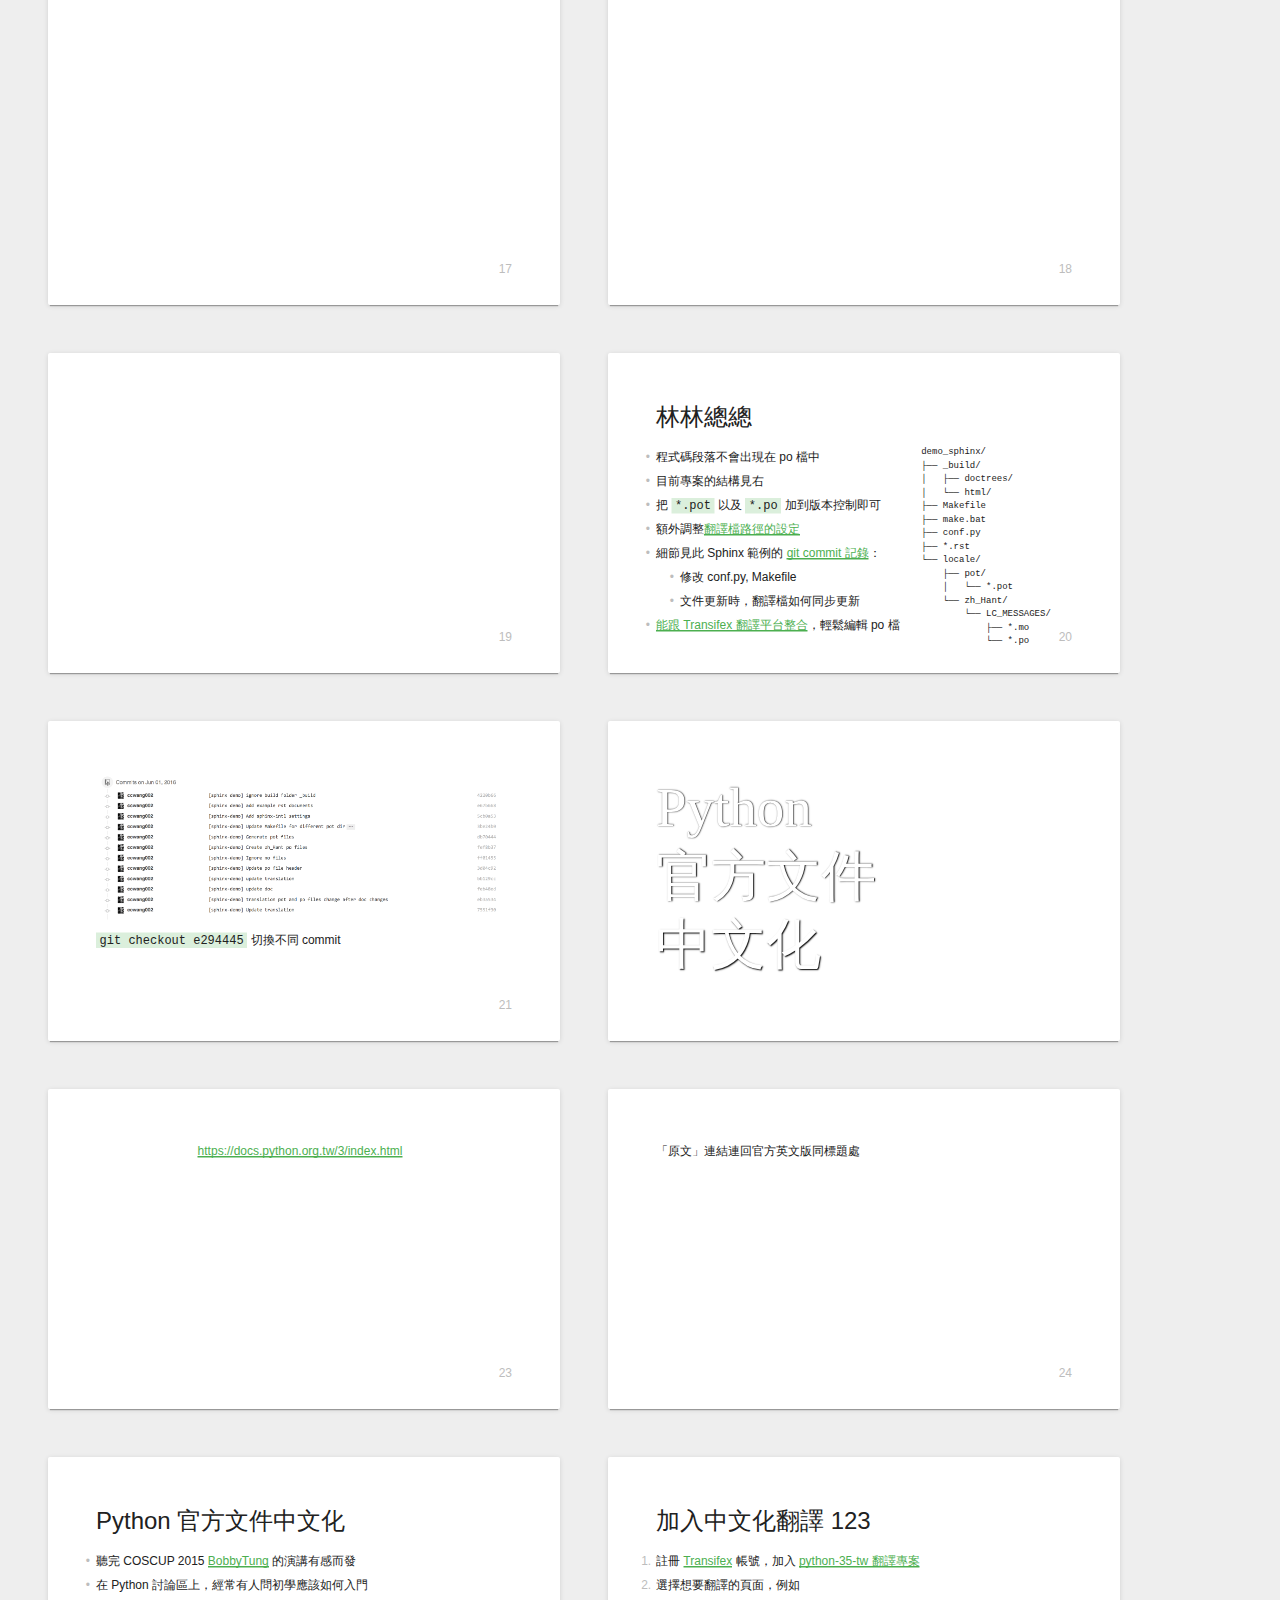
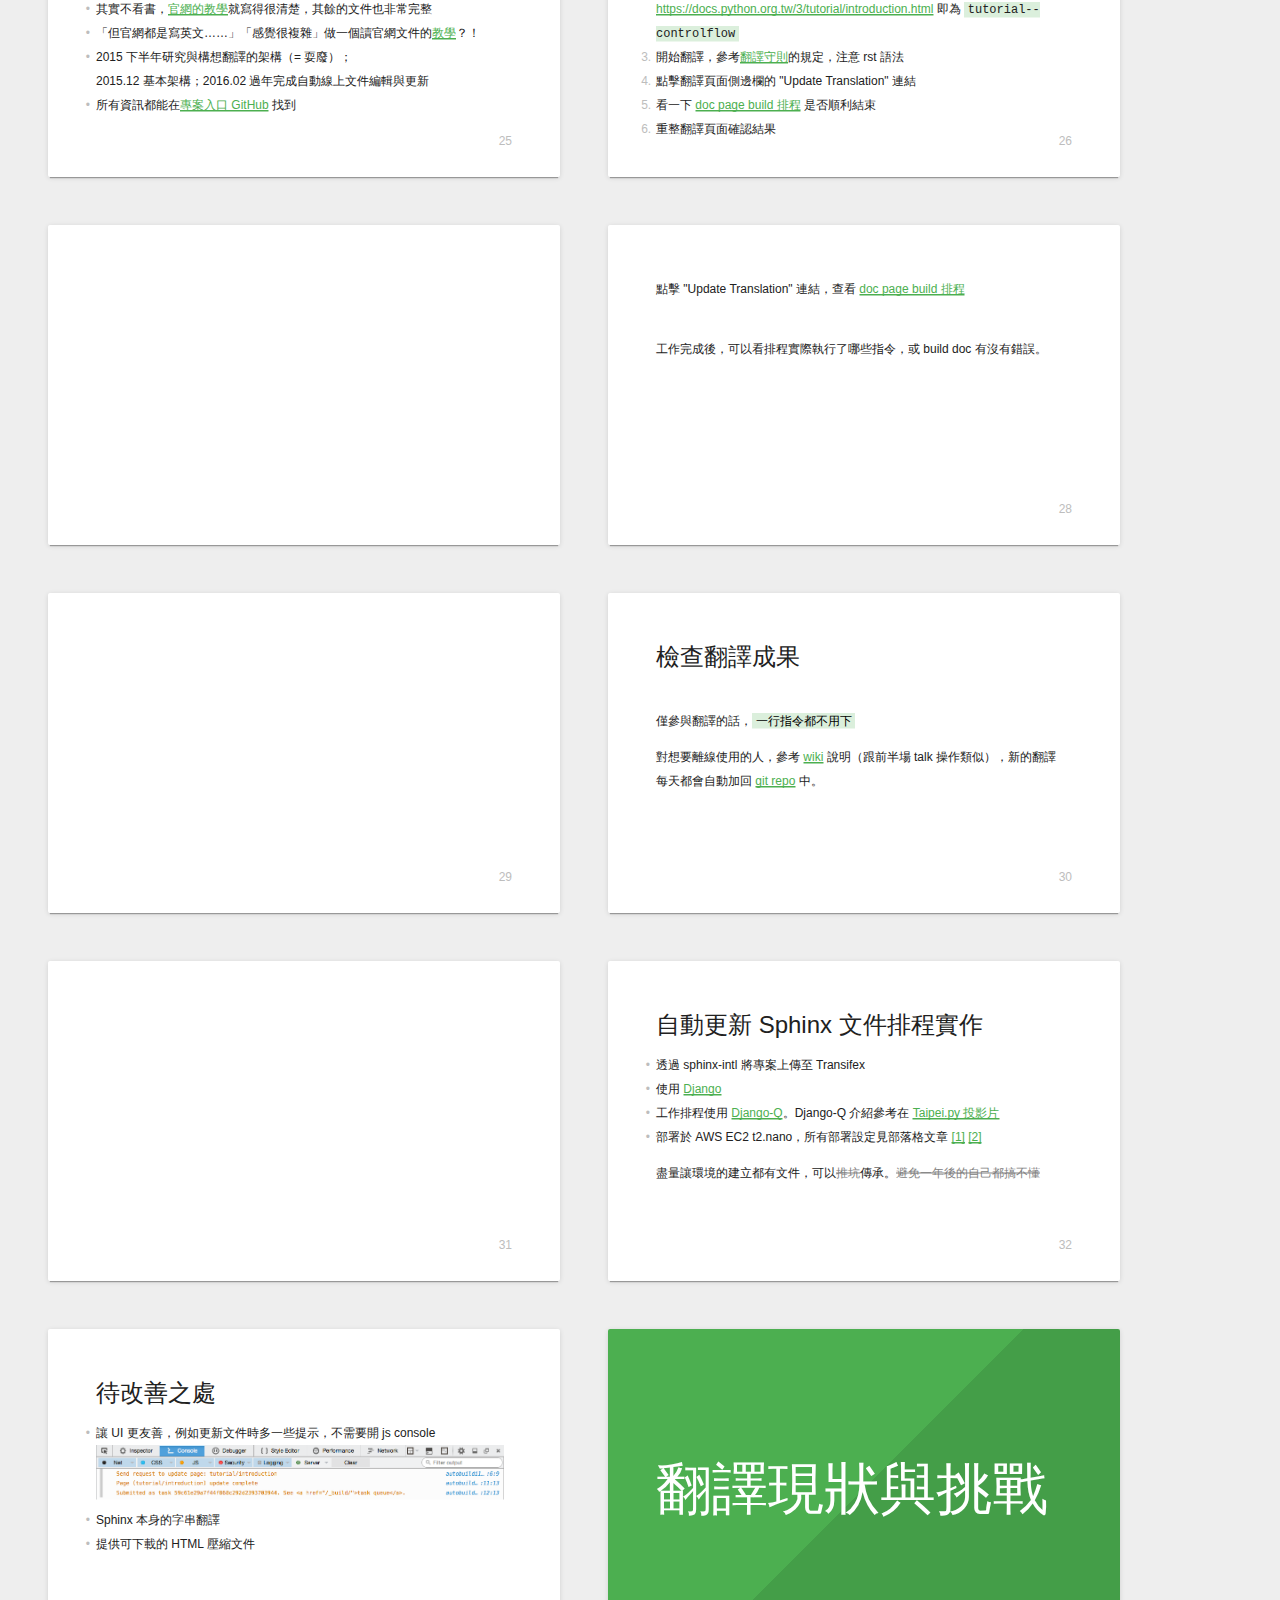
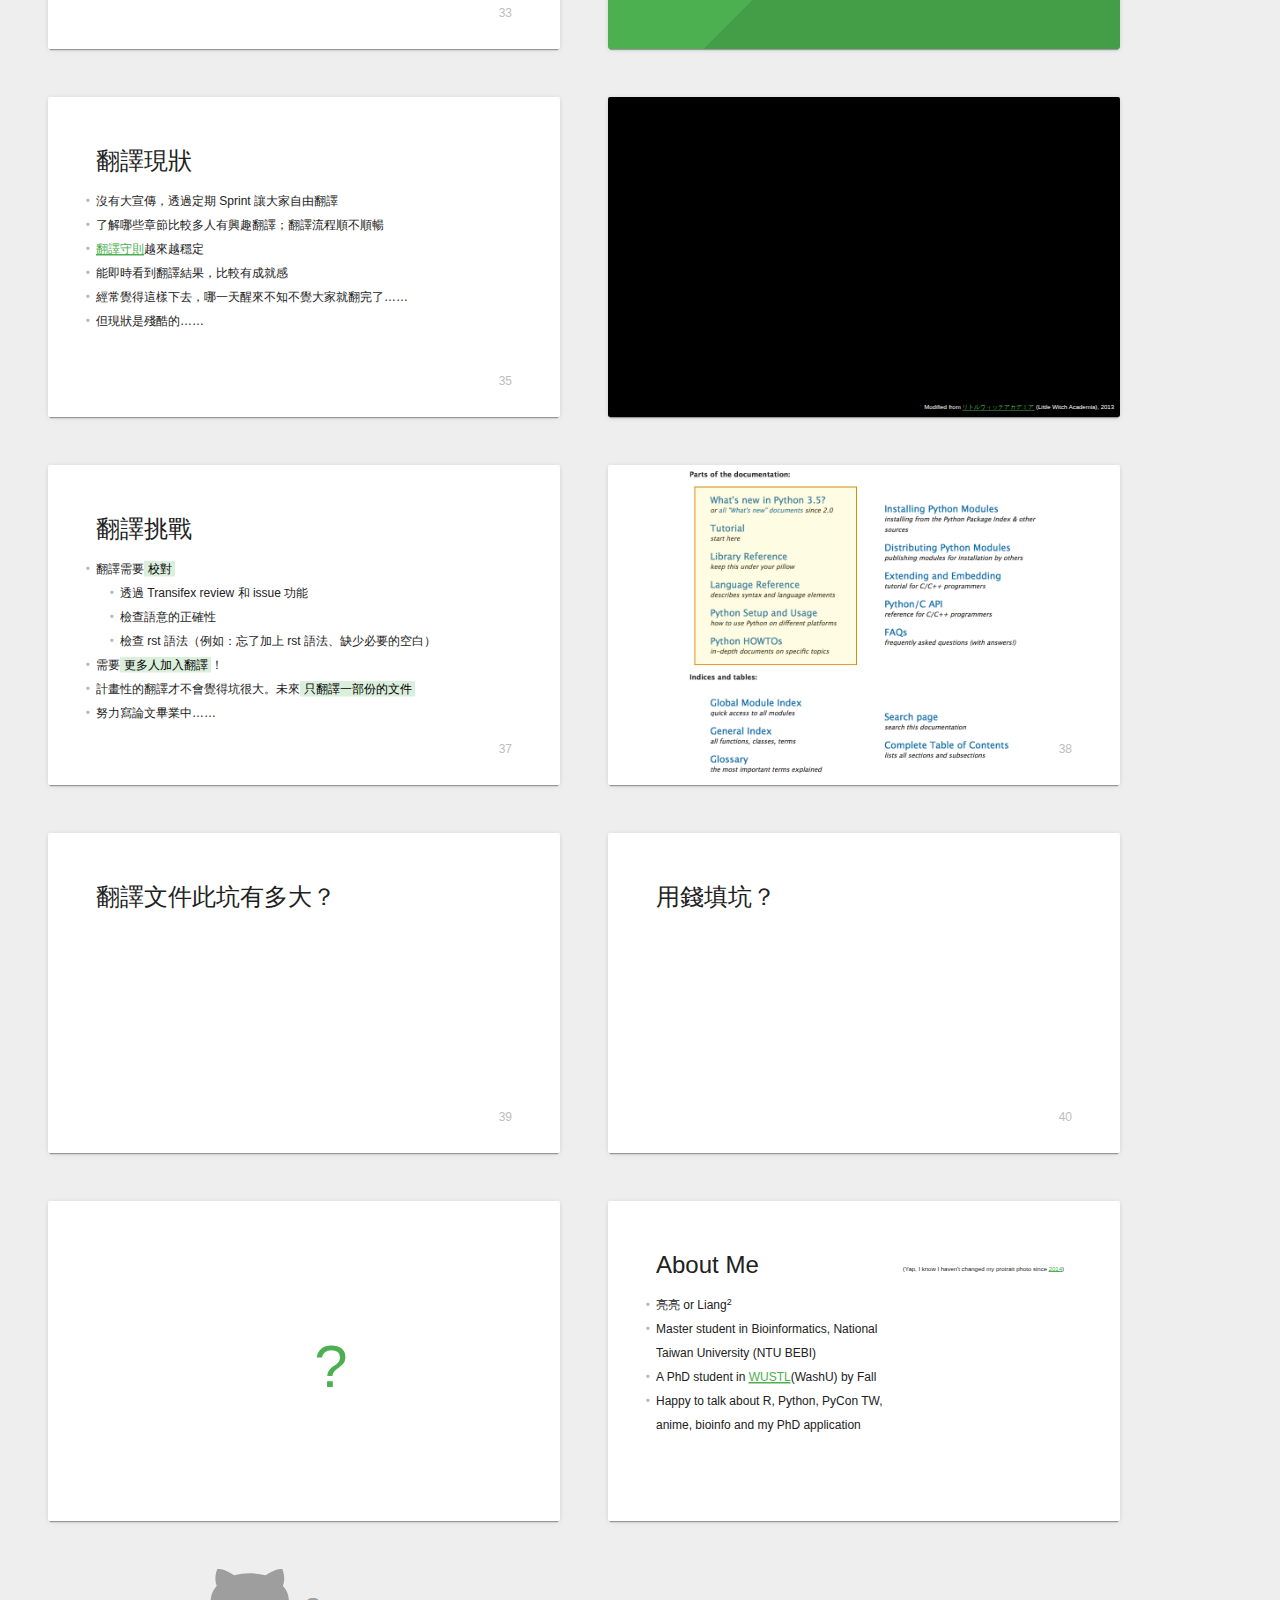
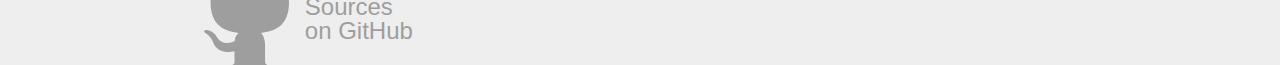
==== commit a6a98999: "Update slides" ====
--- a/slides/index.html
+++ b/slides/index.html
@@ -134,14 +134,6 @@
 	</section>
 
 
-	<!-- TOC
-
-    1. Sphinx 文件結合 gettext 多語系的架構。
-    2. 目前 Python 官方文件的架構。
-    3. 官方文件翻譯計畫。
-
-	-->
-
 	<!-- Section: Sphinx -->
 	<section class="slide mid no-number">
 		<h2>多語系 Sphinx</h2>
@@ -288,7 +280,7 @@
 
 	<!-- Sphinx i18n -->
 	<section class="slide">
-		<h2 class="shout">i18n</h2>
+		<h2 class="shout">多語系 (i18n)</h2>
 	</section>
 
 	<section class="slide">
@@ -416,40 +408,87 @@
 	</section>
 
 	<section class="slide tighter">
-	<pre class="language-bash medium"><code>$ sphinx-build -b html -d build/doctrees -D language=zh_Hant . build/html
-Running Sphinx v1.3.6
-loading translations [zh_Hant]... done
-loading pickled environment... done
-building [mo]: targets for 463 po files that are out of date
-writing output... [100%] locale/zh_Hant/LC_MESSAGES/c-api/typeobj.mo
-building [html]: targets for 463 source files that are out of date
-updating environment: [config changed] 463 added, 0 changed, 0 removed
-reading sources... [100%] whatsnew/index
-pickling environment... done
-checking consistency... done
-preparing documents... done
-writing output... [100%] whatsnew/index
-generating indices... genindex py-modindex
-writing additional pages... index download search opensearch
-copying images... [100%] using/win_installer.png
-copying static files... done
-copying extra files... done
-dumping search index in English (code: en) ... done
-dumping object inventory... done
-build succeeded, 9 warnings.</code></pre>
+		<img class="fill w" src="pics/pydoctw_frontpage.png" alt="">
+		<p align="center"><a href="https://docs.python.org.tw/3/index.html">https://docs.python.org.tw/3/index.html</a></p>
+	</section>
+
+	<section class="slide tighter">
+		<img class="fill w" src="pics/pydoctw_tutorial_chp3.png" alt="">
+		<p>「原文」連結連回官方英文版同標題處</p>
+	</section>
+
+	<section class="slide">
+		<h2>Python 官方文件中文化</h2>
+		<ul>
+			<li>聽完 COSCUP 2015 <a href="http://www.slideshare.net/bobby3302/w3c-51661297">BobbyTung</a> 的演講有感而發</li>
+			<li>在 Python 討論區上，經常有人問初學應該如何入門</li>
+			<li>其實不看書，<a href="https://docs.python.org/3/tutorial/index.html">官網的教學</a>就寫得很清楚，其餘的文件也非常完整</li>
+			<li>「但官網都是寫英文……」「感覺很複雜」做一個讀官網文件的<a href="https://blog.liang2.tw/2016Talk-Pydoc/">教學</a>？！</li>
+			<li>2015 下半年研究與構想翻譯的架構（= 耍廢）；<br>
+				2015.12 基本架構；2016.02 過年完成自動線上文件編輯與更新</li>
+			<li>所有資訊都能在<a href="https://github.com/python-doc-tw/python-doc-tw">專案入口 GitHub</a> 找到</li>
+		</ul>
+	</section>
+
+	<section class="slide">
+		<h2>加入中文化翻譯 123</h2>
+		<ol>
+			<li>註冊 <a href="https://www.transifex.com/">Transifex</a> 帳號，加入 <a href="https://github.com/python-doc-tw/python-doc-tw">python-35-tw 翻譯專案</a></li>
+			<li>選擇想要翻譯的頁面，例如 <a href="https://docs.python.org.tw/3/tutorial/introduction.html" target="_blank">https://docs.python.org.tw/3/tutorial/introduction.html</a> 即為 <code>tutorial--controlflow</code></li>
+			<li>開始翻譯，參考<a href="https://github.com/python-doc-tw/python-doc-tw/wiki/Translation-guideline" target="_blank">翻譯守則</a>的規定，注意 rst 語法</li>
+			<li>點擊翻譯頁面側邊欄的 "Update Translation" 連結</li>
+			<li>看一下 <a href="https://docs.python.org.tw/_build/">doc page build 排程</a> 是否順利結束</li>
+			<li>重整翻譯頁面確認結果</li>
+		</ol>
+	</section>
+
+	<section class="slide no-number">
+		<img class="cover" src="pics/pydoctw_transifex.png" alt="">
+	</section>
+
+	<section class="slide">
+		<p>點擊 "Update Translation" 連結，查看 <a href="https://docs.python.org.tw/_build/">doc page build 排程</a></p>
+		<img class="fill w" src="pics/pydoctw_update.png" alt="">
+		<p>工作完成後，可以看排程實際執行了哪些指令，或 build doc 有沒有錯誤。</p>
+	</section>
+
+	<section class="slide">
+		<img class="cover h" src="pics/pydoctw_task.png" alt="">
+	</section>
+
+	<section class="slide">
+		<h2>檢查翻譯成果</h2>
+		<img class="fill w" src="pics/pydoctw_result.png" alt="">
+		<p>僅參與翻譯的話，<mark>一行指令都不用下</mark></p>
+		<p>對想要離線使用的人，參考 <a href="https://github.com/python-doc-tw/python-doc-tw/wiki/How-to-build-the-doc-locally">wiki</a> 說明（跟前半場 talk 操作類似），新的翻譯每天都會自動加回 <a href="https://github.com/python-doc-tw/cpython-tw">git repo</a> 中。</p>
+	</section>
+
+	<section class="slide">
+		<img class="cover h" src="pics/pydoctw_gitrepo.png" alt="">
+	</section>
+
+	<section class="slide">
+		<h2>自動更新 Sphinx 文件排程實作</h2>
+		<ul>
+			<li>透過 sphinx-intl 將專案上傳至 Transifex</li>
+			<li>使用 <a href="https://www.djangoproject.com/">Django</a></li>
+			<li>工作排程使用 <a href="http://django-q.readthedocs.io/en/latest/">Django-Q</a>。Django-Q 介紹參考在 <a href="https://blog.liang2.tw/2016Talk-Django-Q/">Taipei.py 投影片</a></li>
+			<li>部署於 AWS EC2 t2.nano，所有部署設定見部落格文章 <a href="https://blog.liang2.tw/posts/2016/02/pydoctw-server/">[1]</a> <a href="https://blog.liang2.tw/posts/2016/02/pydoctw-https/">[2]</a></li>
+		</ul>
+		<p>盡量讓環境的建立都有文件，可以<del class="grey">推坑</del>傳承。<del class="grey">避免一年後的自己都搞不懂</del></p>
+	</section>
+
+	<section class="slide">
+		<h2>待改善之處</h2>
+		<ul>
+			<li>讓 UI 更友善，例如更新文件時多一些提示，不需要開 js console</li>
+			<img class="fill w" src="pics/pydoctw_jsconsole.png" alt="">
+			<li>Sphinx 本身的字串翻譯</li>
+			<li>提供可下載的 HTML 壓縮文件</li>
+		</ul>
 	</section>
 
 	<!--
-	從大方向說
-
-	result
-	translation editing
-	live update
-	daily update
-	implementation
-		Django
-		Django-Q
-		blog post
 	detail
 		sphinx translation itself
 		zh_TW or zh_Hant
@@ -457,16 +496,23 @@
 		fix jQuery bug
 	-->
 
-
 	<!-- Section: Translation -->
-	<!--
-		timeline
-		people
-		money
-			1K+		server maintenance
-			10K+	regular translation meetup
-			100K+	outsource translation
-	-->
+	<section class="slide">
+		<h2 class="shout">翻譯現狀與挑戰</h2>
+	</section>
+
+	<section class="slide">
+		<h2>翻譯現狀</h2>
+		<ul>
+			<li>沒有大宣傳，透過定期 Sprint 讓大家自由翻譯</li>
+			<li>了解哪些章節比較多人有興趣翻譯；翻譯流程順不順暢</li>
+			<li><a href="https://github.com/python-doc-tw/python-doc-tw/wiki/Translation-guideline">翻譯守則</a>越來越穩定</li>
+			<li>能即時看到翻譯結果，比較有成就感</li>
+			<li>經常覺得這樣下去，哪一天醒來不知不覺大家就翻完了……</li>
+			<li class="next">但現狀是殘酷的……</li>
+		</ul>
+	</section>
+
 	<section class="slide black" id="running-into-hole">
 		<div class="citation">
 			<video loop autoplay class="cover w">
@@ -486,6 +532,57 @@
 			}
 		</style>
 	</section>
+
+	<section class="slide">
+		<h2>翻譯挑戰</h2>
+		<ul>
+			<li>翻譯需要<mark>校對</mark></li>
+			<ul>
+				<li>透過 Transifex review 和 issue 功能</li>
+				<li>檢查語意的正確性</li>
+				<li>檢查 rst 語法（例如：忘了加上 rst 語法、缺少必要的空白）</li>
+			</ul>
+			<li>需要<mark>更多人加入翻譯</mark>！</li>
+			<li>計畫性的翻譯才不會覺得坑很大。未來<mark>只翻譯一部份的文件</mark></li>
+			<li class="next">努力寫論文畢業中……</li>
+		</ul>
+	</section>
+
+	<section class="slide">
+		<img class="cover h" src="pics/pydoctw_focus.png" alt="">
+	</section>
+
+	<section class="slide">
+		<h2>翻譯文件此坑有多大？</h2>
+	</section>
+
+	<section class="slide">
+		<h2>用錢填坑？</h2>
+	</section>
+
+	<!--
+		timeline
+		people
+		money
+			1K+		server maintenance
+			10K+	regular translation meetup
+			100K+	outsource translation
+
+		category		strings		words
+		tutorial		0.8K		25K
+		install, using	0.8K		15K
+		howto			  2K		60K
+		reference		 13K		38K
+		library (all)	 25K	   513K
+		TOTAL			 42K	   661K
+
+		多魔戒三部曲 (473K) 十萬字
+		差不多冰與火之歌前兩部 (624K)
+
+		using pocount from translation-toolkit
+		http://docs.translatehouse.org/projects/translate-toolkit/en/latest/commands/pocount.html
+	-->
+
 
 	<!-- End Slide -->
 	<section id='end' class='slide no-number'>
@@ -544,4 +641,3 @@
 	<!--<script src="https://cdn.mathjax.org/mathjax/latest/MathJax.js?config=TeX-AMS-MML_HTMLorMML"></script>-->
 </body>
 </html>
-			</ul>
